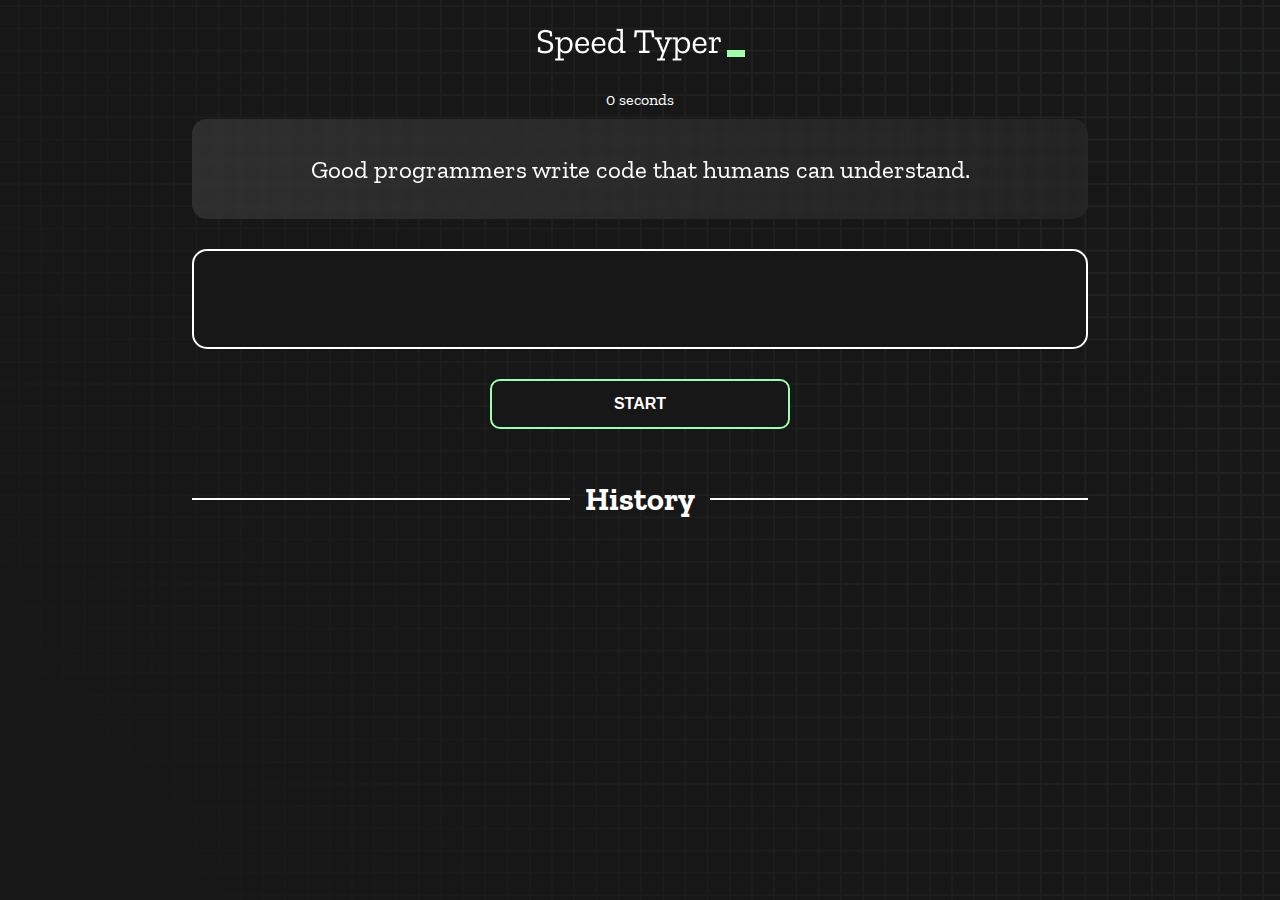
==== index.html @ c24c080b "Initial commit" ====
<!DOCTYPE html>
<html lang="en">
  <head>
    <meta charset="UTF-8" />
    <meta http-equiv="X-UA-Compatible" content="IE=edge" />
    <meta name="viewport" content="width=device-width, initial-scale=1.0" />
    <title>Speed Monster</title>
    <link rel="stylesheet" href="styles.css" />
    <link rel="preconnect" href="https://fonts.googleapis.com" />
    <link rel="preconnect" href="https://fonts.gstatic.com" crossorigin />
    <link
      href="https://fonts.googleapis.com/css2?family=Zilla+Slab:wght@300;400;500&display=swap"
      rel="stylesheet"
    />
  </head>
  <body>
    <h1 class="title"><img src="./logo.png" /></h1>
    <div id="show-time">0 seconds</div>

    <div class="box-container">
      <div id="question"></div>

      <div id="display" class="inactive"></div>

      <div class="buttons">
        <button id="starts">START</button>
      </div>

      <div class="divider-container">
        <div class="line"></div>
        <h1 class="title2">History</h1>
        <div class="line"></div>
      </div>
      <div id="histories"></div>
    </div>

    <div id="countdown"></div>
    <div id="modal-background" class="hidden"></div>
    <div id="result" class="hidden"></div>

    <script src="./history.js"></script>
    <script src="./script.js"></script>
  </body>
</html>
---- styles.css ----
* {
  padding: 0;
  margin: 0;
  box-sizing: border-box;
}

body {
  background-image: url("./bg.png");
  background-size: cover;
  background-position: left top;
  font-family: "Zilla Slab", serif;
}

.box-container {
  width: 70%;
  margin: 0 auto;
}

#question {
  height: 100px;
  display: flex;
  align-items: center;
  justify-content: center;
  color: white;
  font-size: 25px;
  border-radius: 15px;
  background: rgb(255, 255, 255);
  background: linear-gradient(
    92.49deg,
    rgba(255, 255, 255, 0.1) 0.18%,
    rgba(255, 255, 255, 0.05) 99.85%
  );
  backdrop-filter: blur(5px);
  margin-bottom: 30px;
}

#display {
  height: 100px;
  display: flex;
  flex-wrap: wrap;
  align-items: center;
  padding-left: 5rem;
  color: white;
  font-size: 32px;
  background-color: #171717;
  border: 2px solid #9dffad;
  border-radius: 15px;
}

#countdown {
  position: fixed;
  height: 100vh;
  width: 100vw;
  background-color: rgba(0, 0, 0, 0.8);
  top: 0;
  left: 0;
  display: flex;
  align-items: center;
  justify-content: center;
  font-size: 3rem;
  color: white;
  display: none;
}
#result {
  position: fixed;
  top: 10%; 
  left: 10%;
  transform: translate(-50%, -50%);
  height: 250px;
  width: 400px;
  background-color: #171717;
  border-radius: 15px;
  border: 2px solid #9dffad;
  color: white;
  text-align: center;
  padding: 2rem;
}
#show-time{
  text-align: center;
  color: white;
  margin: 10px 0;
}

.green {
  color: #9dffad;
}
.red {
  color: #eb6565;
}
.bold {
  font-weight: 700;
}
.inactive {
  border: 2px solid white !important;
}
.hidden {
  display: none;
}
.title {
  text-align: center;
  color: white;
  margin: 20px 0;
}

.divider-container {
  height: 80px;
  display: flex;
  justify-content: center;
  align-items: center;
  gap: 15px;
  margin: 0 auto;
}

.line {
  height: 2px;
  background: white;
  width: 100%;
}

.title2 {
  color: white;
  display: block;
}

.buttons {
  display: flex;
  justify-content: center;
  margin: 30px 0;
}
button {
  padding: 10px 20px;
  border: none;
  font-size: 16px;
  font-weight: bold;
  width: 300px;
  height: 50px;
  color: white;
  background-color: #171717;
  border-radius: 10px;
  border: 2px solid #9dffad;
  cursor: pointer;
}

#histories {
  display: flex;
  flex-wrap: wrap;
  justify-content: space-around;
}

.card {
  width: 100%;
  height: 100%;
  padding: 50px;
  display: flex;
  justify-content: space-between;
  align-items: center;
  padding: 20px 30px;
  color: white;
  border-radius: 15px;
  background: rgb(255, 255, 255);
  background: linear-gradient(
    92.49deg,
    rgba(255, 255, 255, 0.1) 0.18%,
    rgba(255, 255, 255, 0.05) 99.85%
  );
  backdrop-filter: blur(5px);
  margin-bottom: 30px;
}

#modal-background {
  background: rgb(255, 255, 255);
  background: linear-gradient(
    92.49deg,
    rgba(255, 255, 255, 0.1) 0.18%,
    rgba(255, 255, 255, 0.05) 99.85%
  );
  backdrop-filter: blur(5px);
  height: 100vh;
  width: 100%;
  position: fixed;
  top: 0;
}

@media only screen and (max-width: 700px) {
  .box-container {
    padding: 0 20px;
    width: 100%;
  }
  .card {
    flex-direction: column;
  }
}
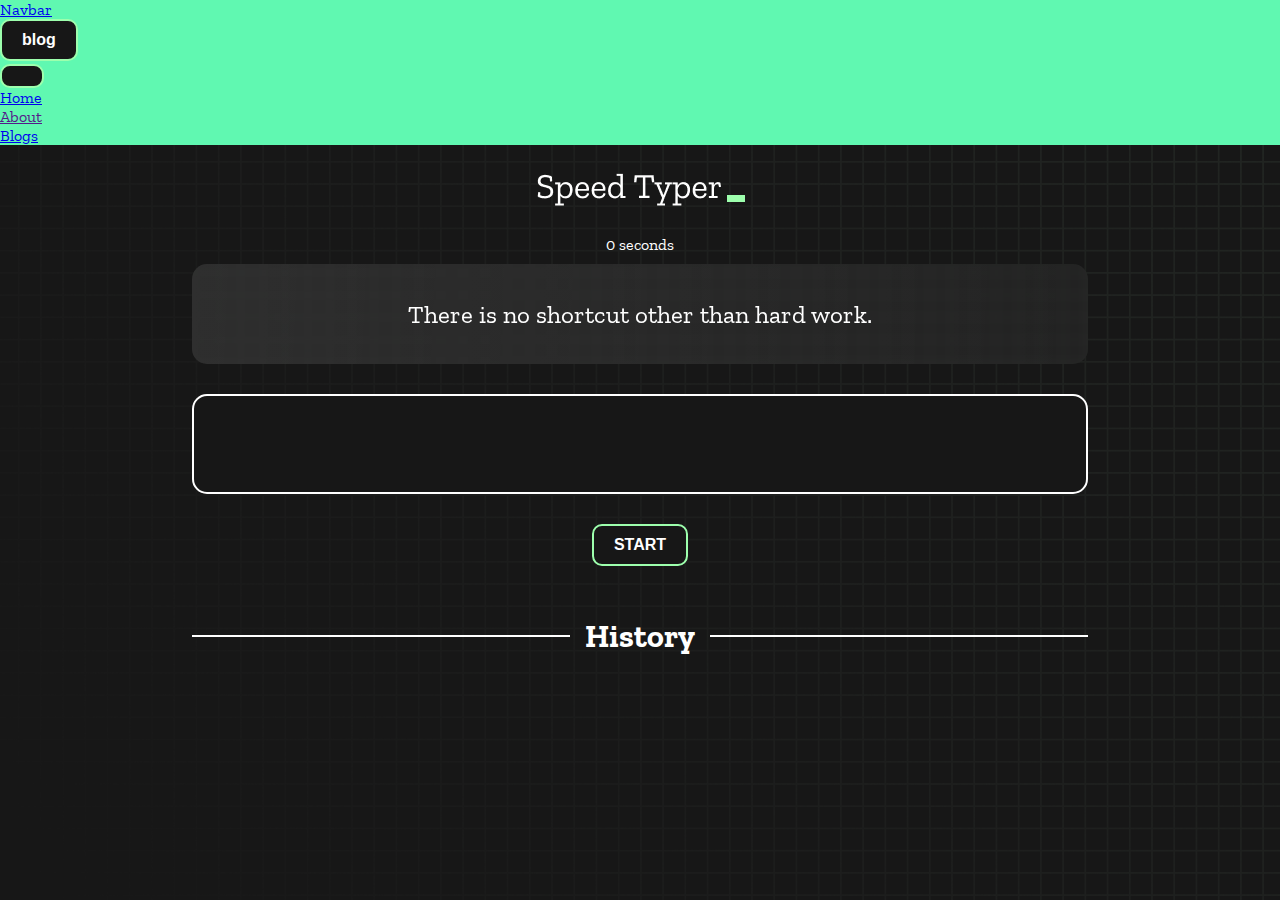
==== commit 691a188e: "navbar added" ====
--- a/index.html
+++ b/index.html
@@ -12,8 +12,46 @@
       href="https://fonts.googleapis.com/css2?family=Zilla+Slab:wght@300;400;500&display=swap"
       rel="stylesheet"
     />
+    <!-- bootstrap css -->
+    <link href="https://cdn.jsdelivr.net/npm/bootstrap@5.0.2/dist/css/bootstrap.min.css" rel="stylesheet" integrity="sha384-EVSTQN3/azprG1Anm3QDgpJLIm9Nao0Yz1ztcQTwFspd3yD65VohhpuuCOmLASjC" crossorigin="anonymous">
+
   </head>
   <body>
+    
+      <!-- navbar -->
+  <header>
+      <nav class="navbar navbar-expand-lg navbar-light " style="background-color: #60f8b1;">
+          <div class="container-fluid">
+            <a class="navbar-brand" href="#">Navbar</a>
+            <div class="d-flex ">
+            <div>
+              <button class="btn btn-outline-info d-none d-md-block d-lg-none fw-bold" type="text">blog</button>
+            </div>
+            <div class="">
+              <button class="navbar-toggler" type="button" data-bs-toggle="collapse" data-bs-target="#navbarSupportedContent" aria-controls="navbarSupportedContent" aria-expanded="false" aria-label="Toggle navigation">
+              <span class="navbar-toggler-icon"></span>
+            </button>
+          </div>
+        </div>
+            <div class="collapse navbar-collapse justify-content-end" id="navbarSupportedContent">
+              <ul class="nav">
+                  <li class="nav-item ">
+                    <a class="nav-link active text-dark" aria-current="page" href="#">Home</a>
+                  </li>
+                  <li class="nav-item ">
+                    <a class="nav-link text-dark" href="">About</a>
+                  </li>
+                  <li class="nav-item">
+                    <a target="_blank" class="nav-link " href="blog.html">Blogs</a>
+                  </li>
+                </ul>
+            </div>
+          </div>
+        </nav>
+  </header>
+
+
+
     <h1 class="title"><img src="./logo.png" /></h1>
     <div id="show-time">0 seconds</div>
 
@@ -38,6 +76,8 @@
     <div id="modal-background" class="hidden"></div>
     <div id="result" class="hidden"></div>
 
+    <!-- bootstrap js -->
+    <script src="https://cdn.jsdelivr.net/npm/bootstrap@5.0.2/dist/js/bootstrap.bundle.min.js" integrity="sha384-MrcW6ZMFYlzcLA8Nl+NtUVF0sA7MsXsP1UyJoMp4YLEuNSfAP+JcXn/tWtIaxVXM" crossorigin="anonymous"></script>
     <script src="./history.js"></script>
     <script src="./script.js"></script>
   </body>
--- a/styles.css
+++ b/styles.css
@@ -122,6 +122,7 @@
   display: block;
 }
 
+
 .buttons {
   display: flex;
   justify-content: center;
@@ -132,8 +133,7 @@
   border: none;
   font-size: 16px;
   font-weight: bold;
-  width: 300px;
-  height: 50px;
+  
   color: white;
   background-color: #171717;
   border-radius: 10px;
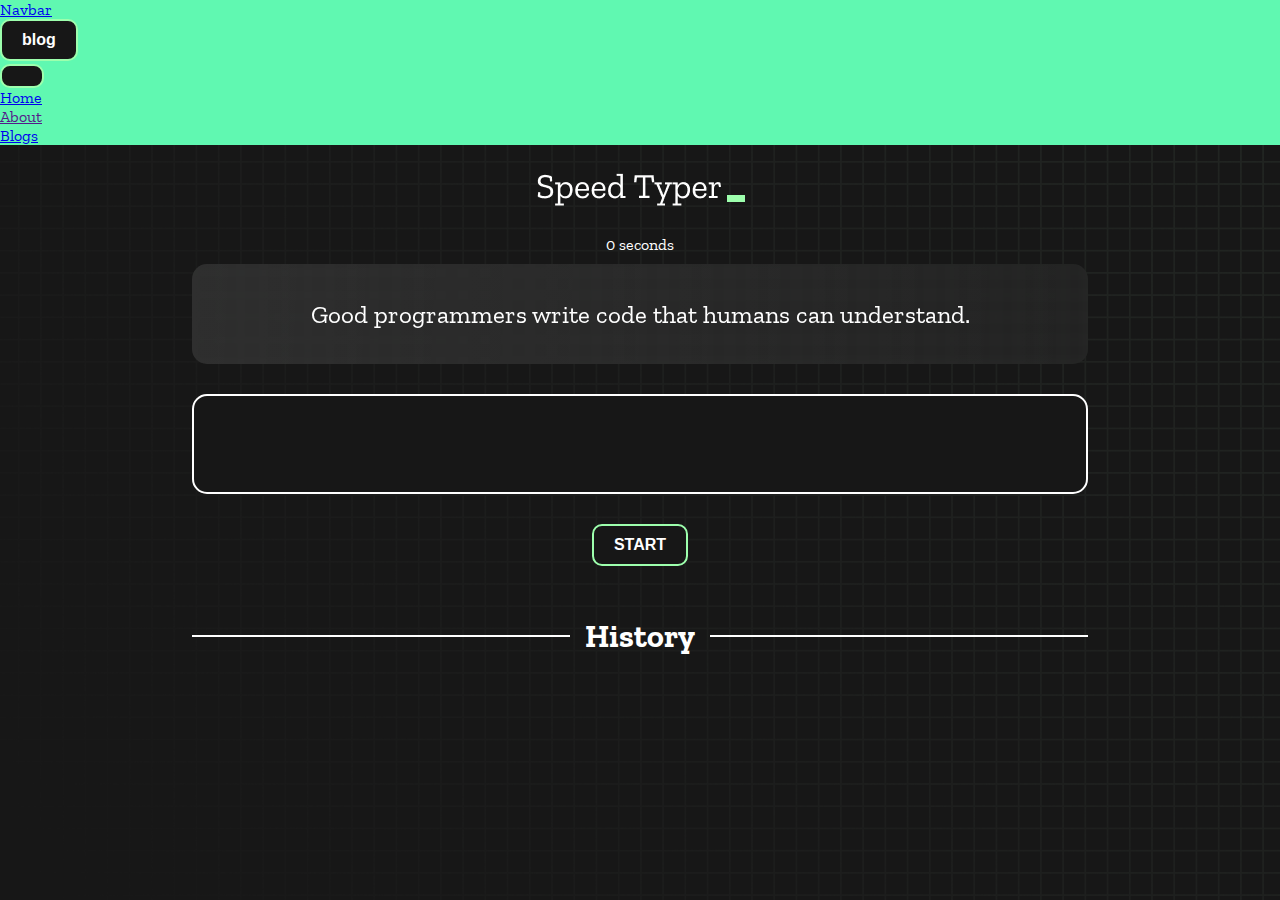
==== commit 4a773480: "start and count debugging" ====
--- a/index.html
+++ b/index.html
@@ -42,7 +42,7 @@
                     <a class="nav-link text-dark" href="">About</a>
                   </li>
                   <li class="nav-item">
-                    <a target="_blank" class="nav-link " href="blog.html">Blogs</a>
+                    <a target="" class="nav-link " href="blog.html">Blogs</a>
                   </li>
                 </ul>
             </div>
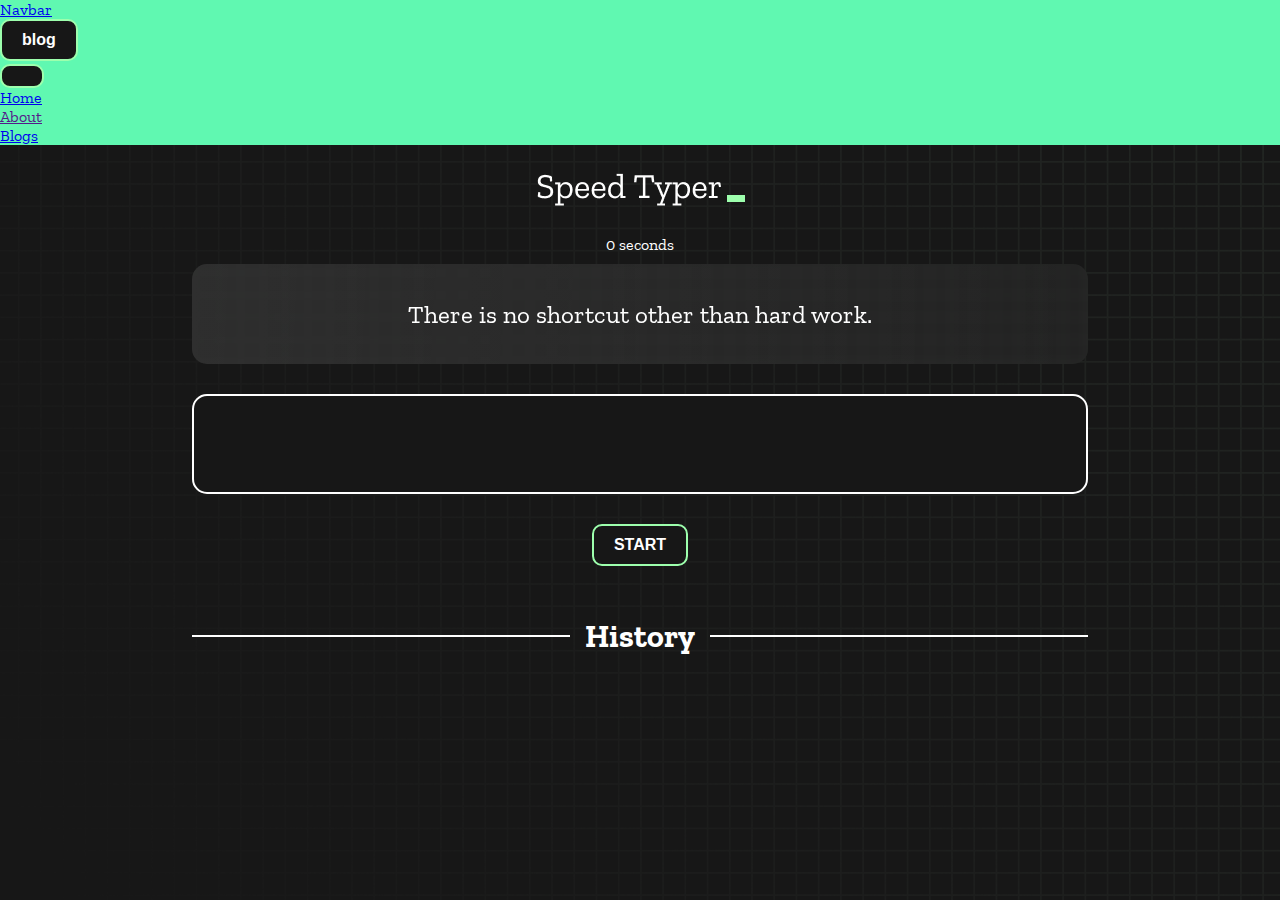
==== commit 746bf635: "finished modal in the middle" ====
--- a/index.html
+++ b/index.html
@@ -74,7 +74,7 @@
 
     <div id="countdown"></div>
     <div id="modal-background" class="hidden"></div>
-    <div id="result" class="hidden"></div>
+    <div id="result" class="hidden ms-5"></div>
 
     <!-- bootstrap js -->
     <script src="https://cdn.jsdelivr.net/npm/bootstrap@5.0.2/dist/js/bootstrap.bundle.min.js" integrity="sha384-MrcW6ZMFYlzcLA8Nl+NtUVF0sA7MsXsP1UyJoMp4YLEuNSfAP+JcXn/tWtIaxVXM" crossorigin="anonymous"></script>
--- a/styles.css
+++ b/styles.css
@@ -62,10 +62,9 @@
   display: none;
 }
 #result {
-  position: fixed;
-  top: 10%; 
-  left: 10%;
-  transform: translate(-50%, -50%);
+  position: relative;
+  margin-top: -42%;
+  left: 30%;
   height: 250px;
   width: 400px;
   background-color: #171717;
@@ -96,6 +95,7 @@
 .hidden {
   display: none;
 }
+
 .title {
   text-align: center;
   color: white;
@@ -155,7 +155,7 @@
   justify-content: space-between;
   align-items: center;
   padding: 20px 30px;
-  color: white;
+  color: black;
   border-radius: 15px;
   background: rgb(255, 255, 255);
   background: linear-gradient(
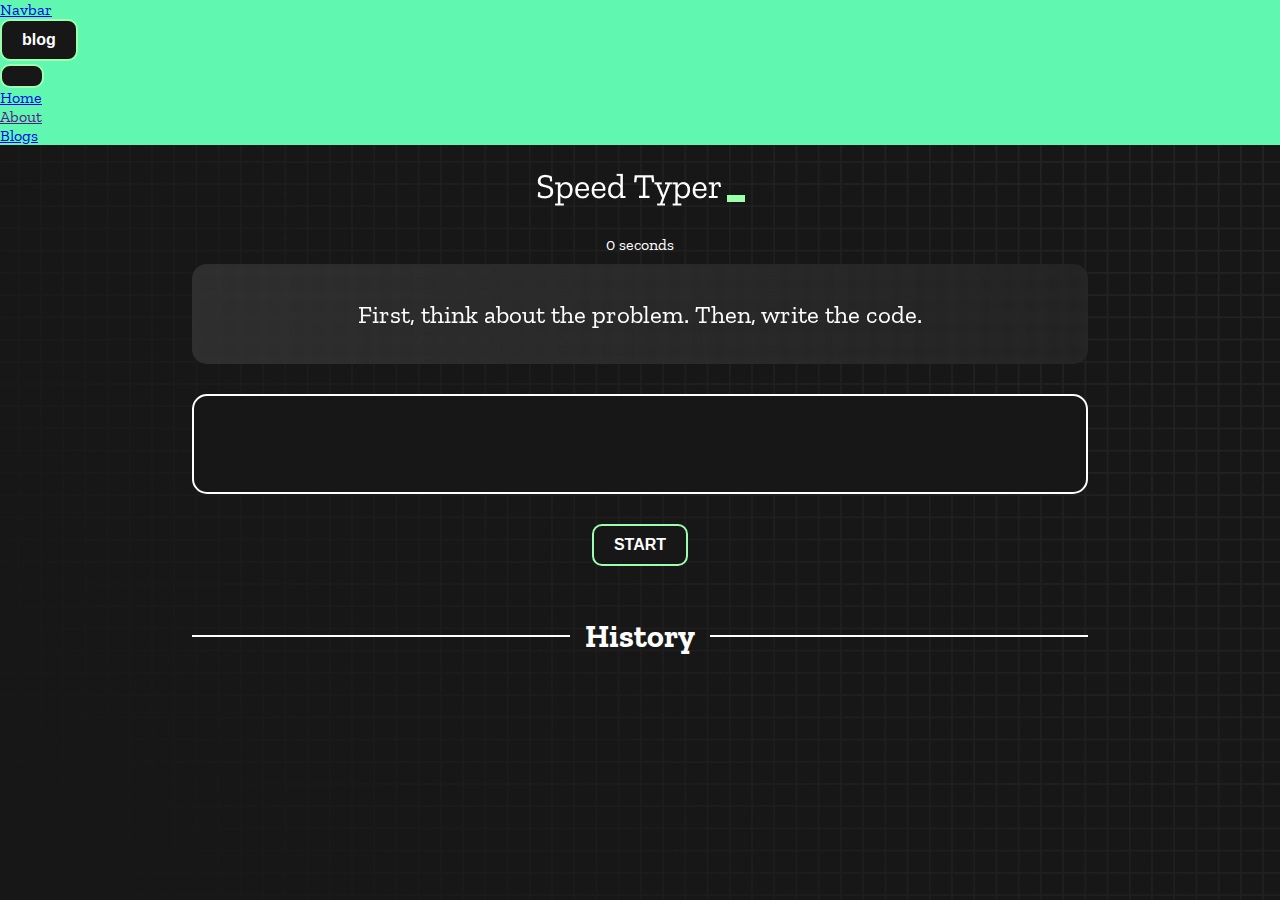
==== commit 7c87325e: "history added" ====
--- a/index.html
+++ b/index.html
@@ -70,7 +70,11 @@
         <div class="line"></div>
       </div>
       <div id="histories"></div>
+      
+      </div>
     </div>
+
+   
 
     <div id="countdown"></div>
     <div id="modal-background" class="hidden"></div>
--- a/styles.css
+++ b/styles.css
@@ -150,21 +150,22 @@
 .card {
   width: 100%;
   height: 100%;
-  padding: 50px;
+  padding: 10px;
   display: flex;
+  flex-direction: row;
   justify-content: space-between;
   align-items: center;
-  padding: 20px 30px;
+  
   color: black;
   border-radius: 15px;
-  background: rgb(255, 255, 255);
+  background: rgb(14, 13, 13);
   background: linear-gradient(
     92.49deg,
     rgba(255, 255, 255, 0.1) 0.18%,
     rgba(255, 255, 255, 0.05) 99.85%
   );
   backdrop-filter: blur(5px);
-  margin-bottom: 30px;
+  margin-bottom: 20px;
 }
 
 #modal-background {
@@ -189,4 +190,5 @@
   .card {
     flex-direction: column;
   }
+  
 }
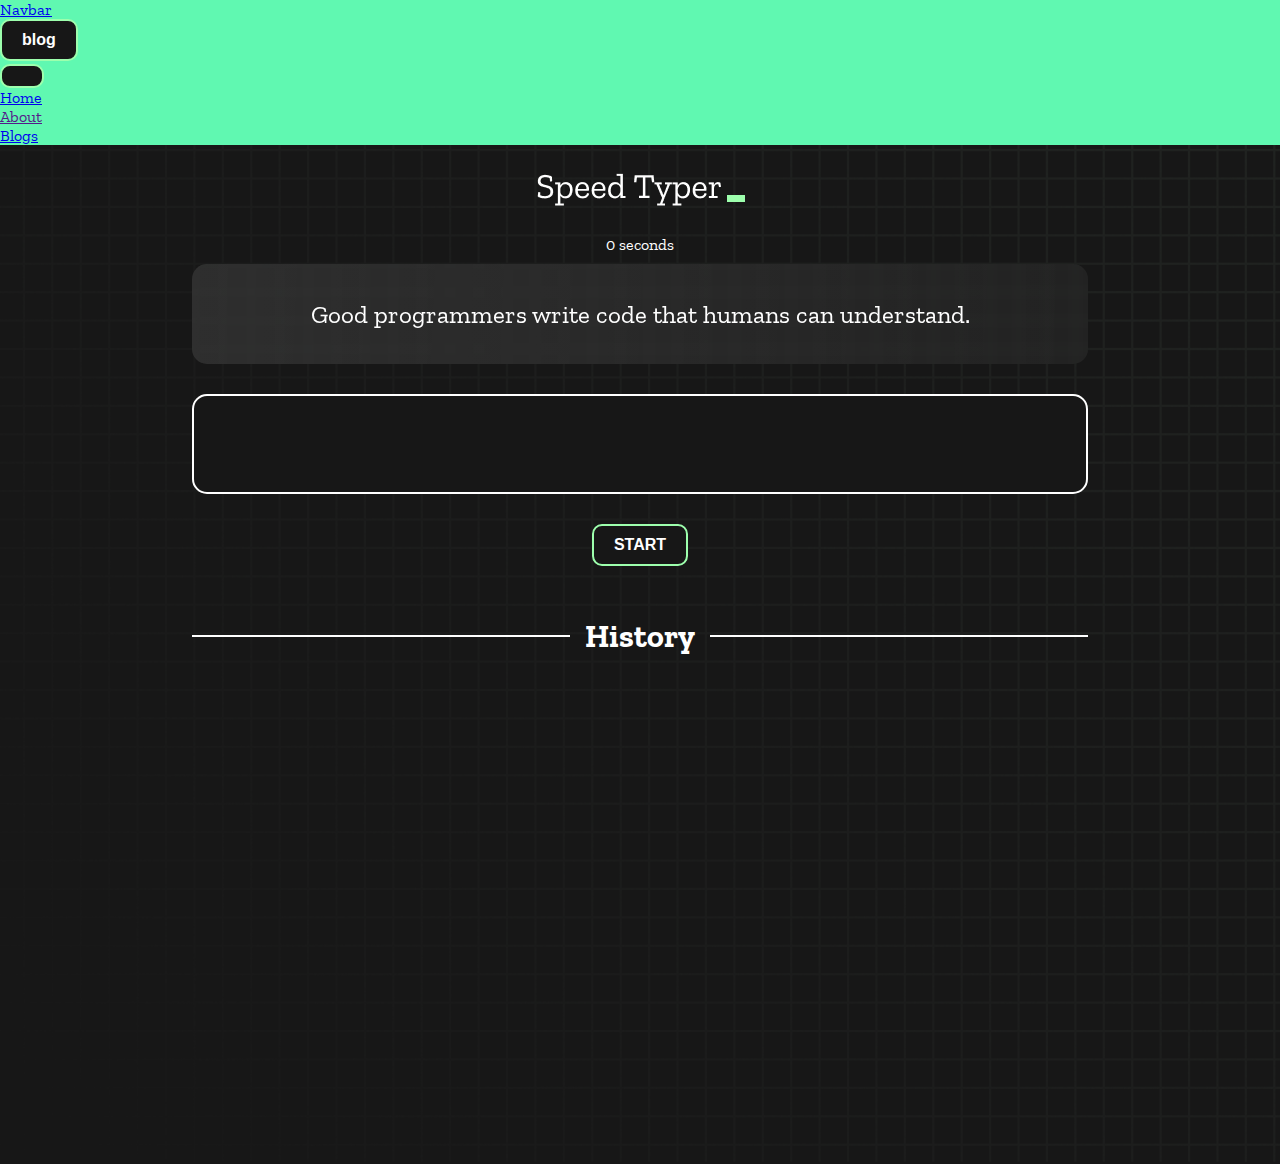
==== commit 78cb31b7: "responsive for mobile and desktop added" ====
--- a/index.html
+++ b/index.html
@@ -78,7 +78,7 @@
 
     <div id="countdown"></div>
     <div id="modal-background" class="hidden"></div>
-    <div id="result" class="hidden ms-5"></div>
+    <div id="result" class="hidden"></div>
 
     <!-- bootstrap js -->
     <script src="https://cdn.jsdelivr.net/npm/bootstrap@5.0.2/dist/js/bootstrap.bundle.min.js" integrity="sha384-MrcW6ZMFYlzcLA8Nl+NtUVF0sA7MsXsP1UyJoMp4YLEuNSfAP+JcXn/tWtIaxVXM" crossorigin="anonymous"></script>
--- a/styles.css
+++ b/styles.css
@@ -61,10 +61,17 @@
   color: white;
   display: none;
 }
+.box-container{
+  position: relative;
+  height: 100vh;
+}
 #result {
-  position: relative;
-  margin-top: -42%;
-  left: 30%;
+  margin: auto;
+  position: absolute;
+  top: 0;
+  left: 0;
+  right: 0;
+  bottom: 0;
   height: 250px;
   width: 400px;
   background-color: #171717;
@@ -142,7 +149,10 @@
 }
 
 #histories {
-  display: flex;
+  display: grid;
+  grid-template-columns: repeat(3,1fr);
+  grid-row-gap: 2%;
+  grid-column-gap: 2%;
   flex-wrap: wrap;
   justify-content: space-around;
 }
@@ -151,11 +161,8 @@
   width: 100%;
   height: 100%;
   padding: 10px;
-  display: flex;
-  flex-direction: row;
-  justify-content: space-between;
-  align-items: center;
-  
+  text-align: center;
+  align-items: center;
   color: black;
   border-radius: 15px;
   background: rgb(14, 13, 13);
@@ -191,4 +198,16 @@
     flex-direction: column;
   }
   
-}
+  #histories {
+    display: grid;
+    grid-template-columns: repeat(1,1fr);
+    grid-row-gap: 2%;
+    grid-column-gap: 2%;
+    flex-wrap: wrap;
+    justify-content: space-around;
+  }
+  
+}
+
+
+
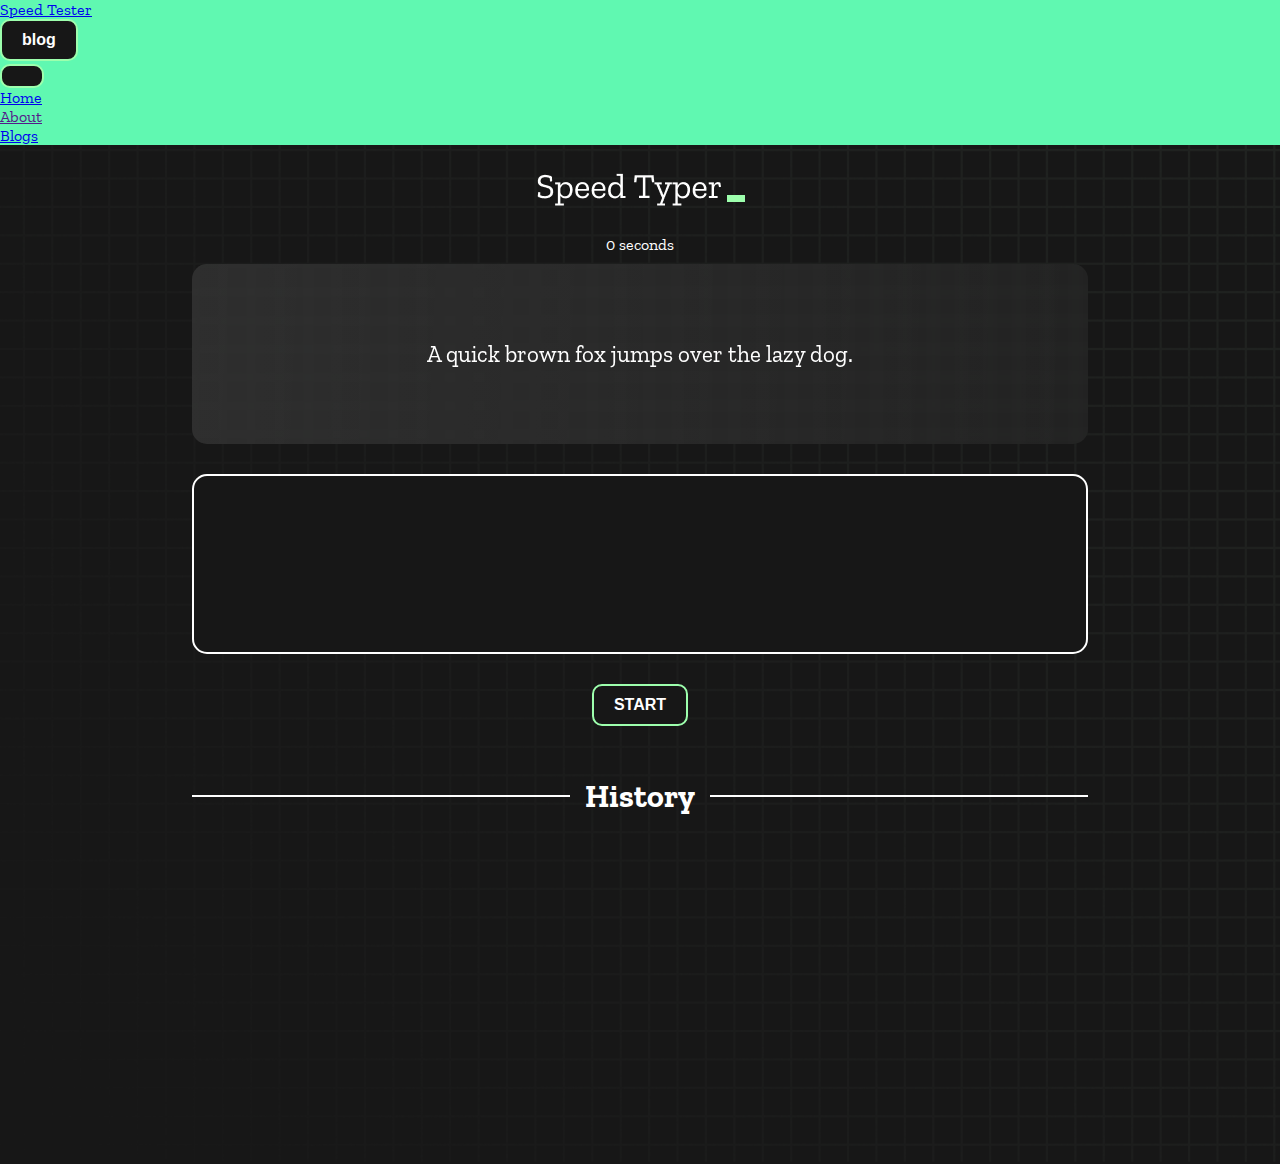
==== commit ede74d1c: "final" ====
--- a/index.html
+++ b/index.html
@@ -12,6 +12,7 @@
       href="https://fonts.googleapis.com/css2?family=Zilla+Slab:wght@300;400;500&display=swap"
       rel="stylesheet"
     />
+ 
     <!-- bootstrap css -->
     <link href="https://cdn.jsdelivr.net/npm/bootstrap@5.0.2/dist/css/bootstrap.min.css" rel="stylesheet" integrity="sha384-EVSTQN3/azprG1Anm3QDgpJLIm9Nao0Yz1ztcQTwFspd3yD65VohhpuuCOmLASjC" crossorigin="anonymous">
 
@@ -22,7 +23,7 @@
   <header>
       <nav class="navbar navbar-expand-lg navbar-light " style="background-color: #60f8b1;">
           <div class="container-fluid">
-            <a class="navbar-brand" href="#">Navbar</a>
+            <a class="navbar-brand fw-bold" href="#">Speed Tester</a>
             <div class="d-flex ">
             <div>
               <button class="btn btn-outline-info d-none d-md-block d-lg-none fw-bold" type="text">blog</button>
@@ -50,39 +51,40 @@
         </nav>
   </header>
 
+<section>
+  <h1 class="title"><img src="./logo.png" /></h1>
+  <div id="show-time">0 seconds</div>
+
+  <div class="box-container">
+    <div id="question"></div>
+
+    <div id="display" class="inactive"></div>
+
+    <div class="buttons">
+      <button class="btn btn-outline-success px-5 my-1 border border-2" id="starts">START</button>
+    </div>
+
+    <div class="divider-container">
+      <div class="line"></div>
+      <h1 class="title2">History</h1>
+      <div class="line"></div>
+    </div>
+    <div id="histories"></div>
+    
+    </div>
+  </div>
+  <div id="countdown"></div>
+  <div id="modal-background" class="hidden"></div>
+  <div id="result" class="hidden"></div>
+
+</section>
 
 
-    <h1 class="title"><img src="./logo.png" /></h1>
-    <div id="show-time">0 seconds</div>
-
-    <div class="box-container">
-      <div id="question"></div>
-
-      <div id="display" class="inactive"></div>
-
-      <div class="buttons">
-        <button id="starts">START</button>
-      </div>
-
-      <div class="divider-container">
-        <div class="line"></div>
-        <h1 class="title2">History</h1>
-        <div class="line"></div>
-      </div>
-      <div id="histories"></div>
-      
-      </div>
-    </div>
-
-   
-
-    <div id="countdown"></div>
-    <div id="modal-background" class="hidden"></div>
-    <div id="result" class="hidden"></div>
 
     <!-- bootstrap js -->
     <script src="https://cdn.jsdelivr.net/npm/bootstrap@5.0.2/dist/js/bootstrap.bundle.min.js" integrity="sha384-MrcW6ZMFYlzcLA8Nl+NtUVF0sA7MsXsP1UyJoMp4YLEuNSfAP+JcXn/tWtIaxVXM" crossorigin="anonymous"></script>
     <script src="./history.js"></script>
     <script src="./script.js"></script>
+    
   </body>
 </html>
--- a/styles.css
+++ b/styles.css
@@ -17,12 +17,14 @@
 }
 
 #question {
-  height: 100px;
-  display: flex;
-  align-items: center;
-  justify-content: center;
-  color: white;
-  font-size: 25px;
+  height: 20%;
+  display: flex;
+  align-items: center;
+  justify-content: center;
+  color: white;
+  font-size: 23px;
+  padding: 0 10%;
+  text-align: center;
   border-radius: 15px;
   background: rgb(255, 255, 255);
   background: linear-gradient(
@@ -35,13 +37,14 @@
 }
 
 #display {
-  height: 100px;
+  height: 20%;
   display: flex;
   flex-wrap: wrap;
-  align-items: center;
-  padding-left: 5rem;
-  color: white;
-  font-size: 32px;
+ 
+  align-items: center;
+  padding-left: 3rem;
+  color: white;
+  font-size: 28px;
   background-color: #171717;
   border: 2px solid #9dffad;
   border-radius: 15px;
@@ -131,9 +134,11 @@
 
 
 .buttons {
+ 
   display: flex;
   justify-content: center;
   margin: 30px 0;
+  
 }
 button {
   padding: 10px 20px;
@@ -172,7 +177,7 @@
     rgba(255, 255, 255, 0.05) 99.85%
   );
   backdrop-filter: blur(5px);
-  margin-bottom: 20px;
+  margin-bottom: 1rem;
 }
 
 #modal-background {
